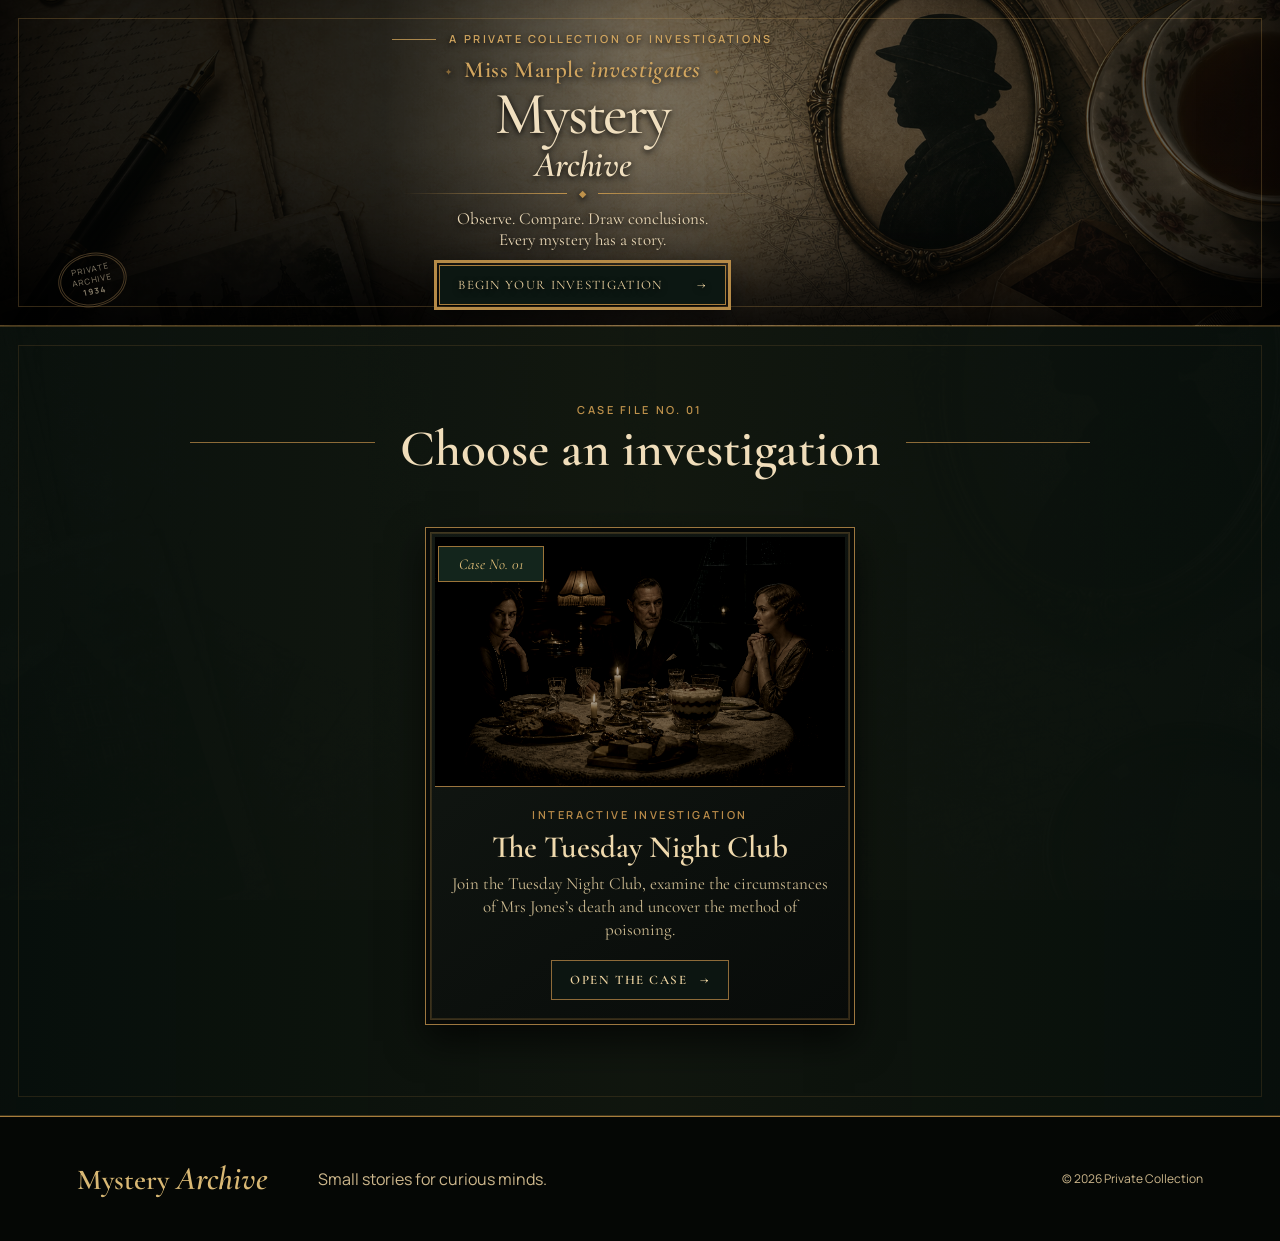
==== index.html @ bd39208b "Publish Miss Marple mystery game" ====
<!doctype html>
<html lang="en">
<head>
  <meta charset="UTF-8">
  <meta name="viewport" content="width=device-width, initial-scale=1">
  <meta name="theme-color" content="#e8dbc0">
  <title>The Mystery Archive — Game Collection</title>
  <link rel="preconnect" href="https://fonts.googleapis.com">
  <link rel="preconnect" href="https://fonts.gstatic.com" crossorigin>
  <link href="https://fonts.googleapis.com/css2?family=Cormorant+Garamond:ital,wght@0,500;0,600;1,600&family=Manrope:wght@400;500;600&display=swap" rel="stylesheet">
  <link rel="stylesheet" href="styles.css">
  <link rel="stylesheet" href="hero.css">
  <link rel="stylesheet" href="hero-compact.css">
  <link rel="stylesheet" href="header-compact.css">
  <link rel="stylesheet" href="collection-overrides.css">
  <link rel="stylesheet" href="noir-archive.css">
  <link rel="stylesheet" href="achievements.css">
</head>
<body>
  <main id="top">
    <section class="hero">
      <div class="hero-copy">
        <p class="eyebrow">A private collection of investigations</p>
        <p class="hero-english">Miss Marple <em>investigates</em></p>
        <h1>Mystery<br><em>Archive</em></h1>
        <div class="hero-flourish"><span></span><b>◆</b><span></span></div>
        <p class="lead">Observe. Compare. Draw conclusions.<br>Every mystery has a story.</p>
        <a class="primary-btn" href="#games">Begin your investigation <span>→</span></a>
      </div>
      <span class="hero-seal" aria-hidden="true">PRIVATE<br>ARCHIVE<br><b>1934</b></span>
    </section>

    <section class="games-section" id="games">
      <div class="section-title"><span></span><div><p>Three unsolved cases</p><h2>Choose an investigation</h2></div><span></span></div>
      <div class="game-grid">
        <a class="game-card game-card-link" href="./cases/tuesday-night-club/index.html" aria-label="Open The Tuesday Night Club case">
          <div class="case-tab">Case No. 01</div>
          <div class="card-image"><img src="assets/tuesday-night-supper.png" alt="Three guests gathered around a tense candlelit supper"><span class="duration">15–20 min.</span></div>
          <div class="card-copy"><p class="genre">Interactive investigation</p><h3>The Tuesday Night Club</h3><p>Join the Tuesday Night Club, examine the circumstances of Mrs Jones’s death and uncover the method of poisoning.</p><span class="card-cta">Open the case <span>→</span></span></div>
        </a>
        <article class="game-card featured" data-game="clues" tabindex="0">
          <div class="case-tab">Case No. 02</div><span class="pin">Recommended</span>
          <div class="card-image"><img src="assets/mirror.png" alt="A cracked mirror, pearls and a sealed letter"><span class="duration">2–4 min.</span></div>
          <div class="card-copy"><h3>The Idol House of Astarte</h3><p>Examine the crime scene and find the details hidden among ancient relics.</p><button type="button">Begin the case <span>→</span></button></div>
        </article>
        <article class="game-card" data-game="cipher" tabindex="0">
          <div class="case-tab">Case No. 03</div>
          <div class="card-image"><img src="assets/train.png" alt="A night train among mountains and mist"><span class="duration">3–6 min.</span></div>
          <div class="card-copy"><h3>Ingots of Gold</h3><p>Decipher the secret message and discover where the shipment of gold disappeared.</p><button type="button">Begin the case <span>→</span></button></div>
        </article>
      </div>
    </section>

    <section class="about" id="about"><span class="quote-mark">“</span><blockquote>The truth rarely lies on the surface.<br><em>But it always leaves a trace.</em></blockquote><p>— From a private detective’s notebook</p></section>
    <section class="archive-achievements" id="achievements" aria-labelledby="achievementsTitle" hidden>
      <h2 class="achievement-section-heading" id="achievementsTitle">ARCHIVE ACHIEVEMENTS</h2>
      <div class="achievement-list" id="achievementList"></div>
    </section>
  </main>

  <footer id="footer"><a class="brand" href="#top"><span>Mystery</span> <em>Archive</em></a><p>Small stories for curious minds.</p><p>© 2026 Private Collection</p></footer>

  <dialog class="game-modal" aria-labelledby="game-title">
    <button class="close-modal" type="button" aria-label="Close">×</button>
    <div class="modal-head"><p id="game-label">Case</p><h2 id="game-title">Game title</h2><p id="game-intro"></p></div>
    <div id="game-stage" class="game-stage"></div>
    <div class="game-status"><span id="game-progress"></span><button id="restart-game" type="button">Restart</button></div>
  </dialog>
  <dialog class="achievement-dialog" id="achievementDialog" aria-labelledby="achievementDialogTitle">
    <div class="achievement-dialog-inner" id="achievementDialogContent"></div>
  </dialog>
  <script src="achievements.js"></script>
  <script src="archive-achievements.js"></script>
  <script src="app.js"></script>
</body>
</html>
---- styles.css ----
:root{--ink:#28271f;--green:#203329;--gold:#a9864b;--paper:#e9dcc1;--paper-light:#f3e8cf;--line:#8b7858;--red:#704239}*{box-sizing:border-box}html{scroll-behavior:smooth}body{margin:0;color:var(--ink);font-family:Manrope,Arial,sans-serif;background-color:var(--paper);background-image:radial-gradient(circle at 10% 20%,#fff6dd66 0 1px,transparent 2px),radial-gradient(circle at 70% 40%,#6b4e2420 0 1px,transparent 2px),linear-gradient(90deg,#b89b6f13,#fff0 30%,#72542d12);background-size:19px 23px,27px 31px,100% 100%}body:before{content:"";position:fixed;inset:0;pointer-events:none;opacity:.28;mix-blend-mode:multiply;background:url("data:image/svg+xml,%3Csvg xmlns='http://www.w3.org/2000/svg' width='160' height='160'%3E%3Cfilter id='n'%3E%3CfeTurbulence type='fractalNoise' baseFrequency='.8' numOctaves='3' stitchTiles='stitch'/%3E%3C/filter%3E%3Crect width='100%25' height='100%25' filter='url(%23n)' opacity='.15'/%3E%3C/svg%3E")}.header{height:82px;display:flex;align-items:center;padding:0 clamp(24px,6vw,100px);border-bottom:1px solid #6b5b4138;background:#efe3cae8;backdrop-filter:blur(8px);position:relative;z-index:5}.brand{color:var(--ink);text-decoration:none;font-family:"Cormorant Garamond",serif;font-size:29px;font-weight:600;white-space:nowrap}.brand em{font-size:33px}.header nav{display:flex;gap:clamp(24px,5vw,70px);margin:auto}.header nav a{color:var(--ink);text-decoration:none;font-size:14px;transition:.2s}.header nav a:hover{color:var(--red)}.sound-toggle{border:1px solid #6e604a;border-radius:50%;width:40px;height:40px;background:transparent;font-size:18px;cursor:pointer}.sound-toggle.active{color:var(--paper);background:var(--green)}.hero{min-height:540px;padding:70px clamp(24px,9vw,150px);display:grid;grid-template-columns:1.25fr .75fr;align-items:center;overflow:hidden;position:relative;background:linear-gradient(90deg,#eadabd 52%,transparent),radial-gradient(ellipse at 80% 45%,#a7916d66,transparent 46%)}.hero:after{content:"";position:absolute;width:610px;height:400px;right:-80px;top:40px;opacity:.22;background:repeating-radial-gradient(ellipse at center,#594832 0 1px,transparent 2px 17px);transform:rotate(-8deg)}.hero-copy{max-width:730px;position:relative;z-index:2}.eyebrow,.genre,.section-title p,.modal-head>p{text-transform:uppercase;letter-spacing:.23em;font-size:11px;font-weight:600;color:#6b4a2c}.eyebrow:before{content:"";display:inline-block;width:44px;border-top:1px solid var(--gold);margin:0 13px 3px 0}.hero h1{font-family:"Cormorant Garamond",serif;font-weight:500;font-size:clamp(58px,7vw,104px);line-height:.78;margin:34px 0}.hero h1 em{font-weight:600;font-size:.7em}.lead{font-family:"Cormorant Garamond",serif;font-size:22px;max-width:530px;line-height:1.4}.primary-btn{display:inline-flex;gap:35px;align-items:center;margin-top:20px;padding:16px 22px;color:#f3e8cf;background:var(--green);border:1px solid #c2a469;outline:3px solid var(--green);outline-offset:2px;text-decoration:none;text-transform:uppercase;letter-spacing:.1em;font-family:"Cormorant Garamond",serif;font-size:15px;transition:.25s}.primary-btn:hover{transform:translateY(-3px);box-shadow:0 8px 20px #27352a42}.hero-art{position:relative;z-index:2;display:grid;place-items:center}.portrait{width:230px;height:290px;border:9px double #6b5432;border-radius:50%;background:linear-gradient(#d2bb8e,#b49b6e);box-shadow:0 8px 18px #33281955;display:grid;place-items:center;transform:rotate(3deg)}.silhouette{font-size:190px;line-height:1;filter:brightness(.22);transform:rotate(-2deg)}.stamp{position:absolute;right:4%;bottom:-50px;border:3px double #795f3b;border-radius:50%;padding:13px 17px;text-align:center;font:11px/1.4 Manrope;letter-spacing:.15em;transform:rotate(-12deg);opacity:.65}.games-section{padding:75px clamp(24px,6vw,96px) 90px}.section-title{display:flex;align-items:center;gap:25px;text-align:center;max-width:900px;margin:0 auto 45px}.section-title>span{height:1px;background:var(--line);flex:1;position:relative}.section-title h2{font:600 clamp(32px,4vw,52px)/1 "Cormorant Garamond",serif;margin:7px 0}.section-title p{margin:0}.game-grid{max-width:1280px;margin:auto;display:grid;grid-template-columns:repeat(3,1fr);gap:28px}.game-card{background:#eddfc4;padding:12px;border:1px solid #927b58;border-radius:3px;box-shadow:0 7px 13px #58472e2d;position:relative;cursor:pointer;transition:transform .3s,box-shadow .3s}.game-card:hover,.game-card:focus-visible{transform:translateY(-9px) rotate(.3deg);box-shadow:0 18px 32px #58472e3f;outline:none}.card-image{height:250px;position:relative;overflow:hidden;background:#39443b}.card-image img{width:100%;height:100%;object-fit:cover;filter:sepia(.18) saturate(.8);transition:transform .6s}.game-card:hover img{transform:scale(1.04)}.case-tab{position:absolute;z-index:2;top:24px;left:12px;background:var(--green);color:#d8bd7f;padding:8px 20px;font:italic 15px "Cormorant Garamond",serif;clip-path:polygon(0 0,100% 0,86% 100%,0 100%)}.duration{position:absolute;bottom:10px;right:10px;background:#202c25db;color:#eee0c4;padding:5px 9px;font-size:10px;letter-spacing:.08em}.pin{position:absolute;right:-7px;top:-12px;z-index:3;background:var(--red);color:#f4e6ca;padding:7px 13px;font-size:10px;letter-spacing:.1em;text-transform:uppercase;transform:rotate(4deg);box-shadow:0 3px 4px #39291f55}.card-copy{text-align:center;padding:20px 14px 15px}.card-copy .genre{margin:0}.card-copy h3{font:600 31px/1.05 "Cormorant Garamond",serif;margin:9px 0}.card-copy>p:not(.genre){font:17px/1.35 "Cormorant Garamond",serif;min-height:46px;margin:0 auto 18px;color:#514936}.card-copy button{border:0;border-top:1px solid #9d8766;padding:13px 25px 0;background:transparent;font:600 13px "Cormorant Garamond",serif;text-transform:uppercase;letter-spacing:.12em;cursor:pointer;color:var(--ink)}.card-copy button span{margin-left:8px}.about{text-align:center;padding:70px 20px 85px;border-top:1px solid #9d87666b;position:relative}.quote-mark{font:100px/0 "Cormorant Garamond",serif;color:#987643}.about blockquote{margin:15px 0;font:500 clamp(27px,3vw,42px)/1.25 "Cormorant Garamond",serif}.about p{font:italic 15px "Cormorant Garamond",serif;color:#6d604d}footer{display:flex;align-items:center;gap:50px;padding:35px clamp(24px,6vw,100px);background:#213028;color:#e6d8bb}footer .brand{color:#e6d8bb}footer p:last-child{margin-left:auto;font-size:12px}.game-modal{width:min(760px,calc(100% - 28px));border:1px solid #6d5a3b;padding:0;background:var(--paper-light);color:var(--ink);box-shadow:0 25px 80px #171a16aa}.game-modal::backdrop{background:#111710d9;backdrop-filter:blur(4px)}.close-modal{position:absolute;right:13px;top:8px;border:0;background:none;font:34px "Cormorant Garamond";cursor:pointer}.modal-head{text-align:center;padding:33px 50px 20px;border-bottom:1px solid #9d876680}.modal-head h2{font:600 37px "Cormorant Garamond",serif;margin:5px}.modal-head p{margin:5px auto;max-width:510px}.game-stage{min-height:310px;padding:28px;display:grid;place-items:center}.game-status{border-top:1px solid #9d876680;padding:15px 25px;display:flex;justify-content:space-between}.game-status button,.cipher-submit{background:var(--green);color:#efe1c4;border:0;padding:9px 15px;cursor:pointer}.memory-grid{display:grid;grid-template-columns:repeat(4,78px);gap:10px}.memory-card{height:78px;border:1px solid #88704c;background:#294033;color:transparent;font-size:28px;cursor:pointer;transition:.2s}.memory-card.open,.memory-card.matched{background:#e4d2ae;color:#29362d;transform:rotateY(180deg)}.clue-room{position:relative;width:min(100%,560px);aspect-ratio:16/8;background:url('assets/mirror.png') center/cover;border:5px solid #6d5538;overflow:hidden}.clue{position:absolute;width:38px;height:38px;border:0;background:transparent;border-radius:50%;cursor:pointer}.clue:hover{outline:2px dashed #d5b56c}.clue.found{background:#d4b15b66;outline:2px solid #f2d188}.clue:nth-child(1){left:9%;bottom:6%}.clue:nth-child(2){right:16%;bottom:20%}.clue:nth-child(3){left:46%;top:18%}.clue:nth-child(4){right:7%;top:28%}.cipher-box{text-align:center;max-width:550px}.cipher-code{font:600 28px/1.7 "Cormorant Garamond",serif;letter-spacing:.12em;border:1px dashed #866f4c;padding:17px;margin:10px}.cipher-key{font-size:12px;letter-spacing:.14em;color:#6b5c45}.cipher-box input{width:100%;padding:13px;margin:18px 0 10px;border:1px solid #8d7858;background:#fffaf0;font:18px "Cormorant Garamond"}.result{text-align:center;font:600 27px "Cormorant Garamond",serif}.result b{display:block;font-size:55px;color:#6c5534}@media(max-width:900px){.header nav{display:none}.sound-toggle{margin-left:auto}.hero{grid-template-columns:1fr;min-height:auto;padding-top:55px}.hero-art{display:none}.game-grid{grid-template-columns:1fr;max-width:560px}.card-image{height:auto;aspect-ratio:16/9}footer{flex-wrap:wrap;gap:12px 30px}footer p:last-child{margin-left:0}}@media(max-width:480px){.header{height:68px}.hero h1{font-size:55px}.hero{padding:48px 22px 60px}.games-section{padding-inline:14px}.section-title>span{display:none}.memory-grid{grid-template-columns:repeat(4,62px)}.memory-card{height:62px}.modal-head{padding-inline:30px}.game-stage{padding:18px}footer{display:block}}
---- hero.css ----
/* Cinematic archive hero */
.hero{min-height:650px;padding:64px clamp(24px,10vw,180px);display:flex;align-items:center;overflow:hidden;position:relative;background-image:linear-gradient(90deg,#ead9b236 0 42%,transparent 60%),url('assets/hero-v2.png');background-position:center;background-size:cover;border-bottom:1px solid #79613c;box-shadow:inset 0 -18px 35px #3d2b1424}.hero:before{content:"";position:absolute;inset:0;background:linear-gradient(90deg,#f0dfbd28,transparent 64%),linear-gradient(0deg,#49341a24,transparent 22%);pointer-events:none}.hero:after{content:"";position:absolute;inset:18px;width:auto;height:auto;right:18px;top:18px;opacity:1;border:1px solid #806a463b;background:none;transform:none;pointer-events:none}.hero-copy{width:min(600px,48vw);max-width:none;margin-left:8%;text-align:center;position:relative;z-index:2;text-shadow:0 1px #f5e6c7}.hero h1{font-family:"Cormorant Garamond",serif;font-weight:500;font-size:clamp(65px,7vw,112px);line-height:.69;margin:30px 0 24px;letter-spacing:-.035em}.hero h1 em{font-weight:600;font-size:.6em;letter-spacing:-.01em}.hero-flourish{display:flex;align-items:center;justify-content:center;gap:12px;color:#72562f;margin:10px auto 18px;max-width:360px}.hero-flourish span{height:1px;flex:1;background:linear-gradient(90deg,transparent,#80633a)}.hero-flourish span:last-child{background:linear-gradient(90deg,#80633a,transparent)}.hero-flourish b{font-size:9px}.hero .lead{font-size:21px;max-width:540px;margin-inline:auto;line-height:1.42}.hero .primary-btn{box-shadow:0 5px 14px #1f271e3e}.hero-seal{position:absolute;left:4.5%;bottom:32px;border:3px double #795f3b;border-radius:50%;padding:12px 15px;text-align:center;font:10px/1.35 Manrope;letter-spacing:.14em;transform:rotate(-12deg);opacity:.58;z-index:2}
.hero-english{margin:18px 0 0;font:600 clamp(23px,2.2vw,36px)/1 "Cormorant Garamond",serif;letter-spacing:.025em;color:#30291e}.hero-english em{font-size:1.08em;font-weight:600}.hero-english:before,.hero-english:after{content:"✦";display:inline-block;margin:0 12px;color:#8a6a38;font-size:8px;vertical-align:middle}
@media(max-width:900px){.hero{min-height:610px;padding:55px 24px;background-position:58% center}.hero-copy{width:min(570px,72vw);margin-left:1%;padding:30px 24px;background:#ead9b9c9;box-shadow:0 0 38px 30px #ead9b9aa}.hero-seal{display:none}}
@media(max-width:480px){.hero{min-height:620px;padding:48px 15px 60px;background-position:64% center}.hero-copy{width:100%;margin:0;padding:30px 12px;background:#ead9badf;box-shadow:0 0 28px 18px #ead9bad1}.hero h1{font-size:58px}.hero h1 em{font-size:.58em}.eyebrow{font-size:9px}.hero .lead{font-size:19px}}
---- hero-compact.css ----
/* Half-height illustrated cover on the main page. */
.hero {
  min-height: 325px;
  padding-block: 20px;
}

.hero-copy {
  width: min(520px, 48vw);
}

.hero h1 {
  margin: 10px 0 8px;
  font-size: clamp(40px, 4.7vw, 68px);
  line-height: .72;
}

.hero-english {
  margin-top: 7px;
  font-size: clamp(18px, 1.8vw, 27px);
}

.hero-flourish {
  margin-block: 6px 8px;
}

.hero .lead {
  margin-block: 7px;
  font-size: 17px;
  line-height: 1.25;
}

.hero .primary-btn {
  margin-top: 8px;
  padding: 11px 18px;
  font-size: 13px;
}

.hero-seal {
  bottom: 18px;
  padding: 8px 11px;
  font-size: 8px;
}

@media (max-width: 900px) {
  .hero {
    min-height: 340px;
    padding-block: 20px;
  }

  .hero-copy {
    padding-block: 18px;
  }
}

@media (max-width: 480px) {
  .hero {
    min-height: 360px;
    padding-block: 18px 24px;
  }

  .hero-copy {
    padding-block: 16px;
  }

  .hero h1 {
    font-size: 43px;
  }
}
---- header-compact.css ----
.header {
  height: 48px;
  padding-inline: clamp(18px, 4vw, 64px);
}

.header .brand {
  font-size: 21px;
}

.header .brand em {
  font-size: 24px;
}

.header nav {
  gap: clamp(18px, 3.5vw, 48px);
}

.header nav a {
  font-size: 12px;
}

.header .sound-toggle {
  width: 31px;
  height: 31px;
  font-size: 14px;
}

@media (max-width: 480px) {
  .header {
    height: 44px;
    padding-inline: 16px;
  }

  .header .brand {
    font-size: 19px;
  }

  .header .brand em {
    font-size: 21px;
  }

  .header .sound-toggle {
    width: 29px;
    height: 29px;
    font-size: 13px;
  }
}
---- collection-overrides.css ----
.game-card-link{display:block;color:inherit;text-decoration:none}
.card-cta{display:inline-block;border-top:1px solid #9d8766;padding:13px 25px 0;font:600 13px "Cormorant Garamond",serif;text-transform:uppercase;letter-spacing:.12em;color:var(--ink)}
.card-cta span{margin-left:8px}
.game-grid.single-case-grid{grid-template-columns:minmax(280px,430px);justify-content:center}
.game-card-link .duration{display:none}
---- noir-archive.css ----
:root{--noir:#080b09;--noir-green:#0d1813;--noir-panel:#111813;--brass:#b78a45;--brass-soft:#d5b477;--ivory:#ead8b6}
body{color:var(--ivory);background:#070a08;background-image:linear-gradient(#050705e8,#0c100ce8),url('assets/hero-v2.png');background-size:cover;background-position:center;background-attachment:fixed}
body:before{opacity:.18;mix-blend-mode:screen}
.header{border-bottom:1px solid #b78a4554;background:#050806ed;box-shadow:0 8px 30px #0009}
.header .brand,.header nav a{color:#dec08a}.header nav a:hover{color:#fff0c9}.header nav a:first-child{padding-bottom:7px;border-bottom:1px solid #c89a50}
.header .sound-toggle{border-color:#a67d3d;color:#d8b778}
.hero{border-bottom:1px solid #b78a4566;background-image:linear-gradient(90deg,#050806c7 0 30%,#05080672 50%,#050806b0),url('assets/hero-v2.png');box-shadow:inset 0 -40px 70px #000b}
.hero:before{background:linear-gradient(90deg,#0008,transparent 60%),linear-gradient(0deg,#0009,transparent 55%)}
.hero:after{border-color:#c1944e45}
.hero-copy{margin-left:19%;color:#ead8b6;text-shadow:0 2px 6px #000}.hero .eyebrow,.hero-english{color:#d1a55f}.hero h1{color:#f0dfbf}.hero-flourish{color:#bd914b}.hero-flourish span{background:linear-gradient(90deg,transparent,#bd914b)}.hero-flourish span:last-child{background:linear-gradient(90deg,#bd914b,transparent)}
.hero .primary-btn,.card-cta,.card-copy button{border-color:#a77d3c;color:#edd3a0}.hero .primary-btn{background:#0c1712;outline-color:#b58a47;box-shadow:0 8px 25px #000b}
.games-section{position:relative;background:linear-gradient(90deg,#08100cdb,#11170fef 50%,#08100cdb);border-block:1px solid #a77d3c52}.games-section:before{content:"";position:absolute;inset:18px;border:1px solid #a77d3c2e;pointer-events:none}
.section-title{position:relative;z-index:1}.section-title h2{color:#f0ddba}.section-title p{color:#bd914b}.section-title>span{background:#8d6b38}
.game-grid{position:relative;z-index:1;gap:22px}.game-card{padding:9px;border:1px solid #9d773f;background:linear-gradient(145deg,#131914,#080b09);color:#ead8b6;border-radius:0;box-shadow:0 16px 35px #000a,inset 0 0 0 4px #070907,inset 0 0 0 5px #9c773b55}.game-card:before{content:"";position:absolute;inset:5px;border:1px solid #a47b3d3d;pointer-events:none}.game-card:hover,.game-card:focus-visible{box-shadow:0 24px 44px #000,inset 0 0 0 4px #070907,inset 0 0 0 5px #c69a505f}.card-image{border-bottom:1px solid #9b753f}.card-image img{filter:sepia(.28) saturate(.68) brightness(.62) contrast(1.15)}.game-card:hover img{filter:sepia(.18) saturate(.8) brightness(.76) contrast(1.12)}.case-tab{top:18px;background:#13251c;color:#dfbd78;border:1px solid #9b7439;clip-path:none}.featured .case-tab{background:#351d1c}.pin{background:#643a31;color:#e9cf9e}.duration{background:#08100ce8;color:#dcb878;border:1px solid #967039}.card-copy h3{color:#efd9ad}.card-copy>p:not(.genre){color:#cbb990}.genre{color:#b98b49}.card-cta,.card-copy button{display:inline-block;border-top:0;border:1px solid #8e6b39;padding:11px 18px;background:#0c1511}.about{border-color:#9b74394a;background:#070a08;color:#ead8b6}.about blockquote{color:#e6cfa5}.about p{color:#a78b60}.quote-mark{color:#b88943}footer{border-top:1px solid #a77d3c;background:#050705;color:#cdb78c}footer .brand{color:#d9b874}
.game-modal{border-color:#a77d3c;background:#15160f;color:#ead8b6}.modal-head,.game-status{border-color:#9e773f}.game-stage{background:#d7c29a;color:#251e16}.close-modal{color:#d9b874}
@media(max-width:900px){.hero-copy{margin-left:0;background:#080b09c7;box-shadow:0 0 35px 28px #080b09b8}.game-grid{gap:18px}}
---- achievements.css ----
.archive-achievements[hidden]{display:none}.archive-achievements{position:relative;padding:34px clamp(20px,6vw,80px) 42px;border-block:1px solid #a77d3c52;background:linear-gradient(90deg,#070b08,#11160f 50%,#070b08);color:#ead8b6}.archive-achievements:before{content:"";position:absolute;inset:14px;border:1px solid #b78a452d;pointer-events:none}.achievement-section-heading{position:relative;margin:0 0 22px;text-align:center;color:#d7b36f;font:600 12px Manrope,sans-serif;letter-spacing:.2em}.achievement-list{position:relative;display:flex;justify-content:center}.achievement-card{display:grid;grid-template-columns:92px 1fr;gap:18px;align-items:center;width:min(540px,100%);padding:13px 18px;border:1px solid #9a733d;background:linear-gradient(145deg,#151b15,#080b09);color:#ead8b6;text-align:left;box-shadow:0 13px 28px #0009,inset 0 0 0 4px #070907,inset 0 0 0 5px #9c773b52;cursor:pointer}.achievement-card:hover,.achievement-card:focus-visible{outline:2px solid #c69a50;outline-offset:3px;transform:translateY(-2px)}.achievement-badge-wrap{position:relative;display:grid;place-items:center;aspect-ratio:1;border:1px solid #ad8548;border-radius:50%;overflow:hidden;background:#14281f}.achievement-badge{display:block;width:100%;height:100%;object-fit:cover}.achievement-css-medallion{display:none;width:68px;height:68px;place-items:center;border:5px double #c39a55;border-radius:50%;background:#173027;color:#e7c582;font:600 22px "Cormorant Garamond",serif}.achievement-card h3{margin:0;color:#eddaaF;font:600 25px/1 "Cormorant Garamond",serif;text-transform:uppercase;letter-spacing:.055em}.achievement-card em{display:block;margin-top:5px;color:#c9aa75;font:italic 17px "Cormorant Garamond",serif}.achievement-card p{margin:7px 0 0;color:#ae956e;font:600 9px Manrope,sans-serif;letter-spacing:.13em;text-transform:uppercase}.achievement-dialog{width:min(620px,calc(100% - 30px));padding:0;border:1px solid #aa8145;background:#101711;color:#ead8b6;box-shadow:0 22px 60px #000}.achievement-dialog::backdrop{background:#020403d9}.achievement-dialog-inner{position:relative;padding:28px;text-align:center;box-shadow:inset 0 0 0 7px #09100c,inset 0 0 0 8px #a47b3d66}.achievement-dialog-badge{display:block;width:180px;aspect-ratio:1;margin:0 auto 17px;border:1px solid #a87d42;border-radius:50%;object-fit:cover}.achievement-dialog .achievement-eyebrow{color:#b98b49;font:600 9px Manrope,sans-serif;letter-spacing:.2em}.achievement-dialog h2{margin:7px 0 3px;color:#efd9ad;font:600 37px/1 "Cormorant Garamond",serif;text-transform:uppercase}.achievement-dialog h3{margin:0;color:#c9aa75;font:italic 21px "Cormorant Garamond",serif}.achievement-dialog p{max-width:460px;margin:17px auto;color:#d6c198;font:17px/1.4 "Cormorant Garamond",serif}.achievement-dialog-actions{display:flex;justify-content:center;gap:10px}.achievement-dialog a,.achievement-dialog button{padding:10px 15px;border:1px solid #9b743d;background:#152a20;color:#ebcc91;font:600 10px Manrope,sans-serif;letter-spacing:.12em;text-decoration:none;text-transform:uppercase}.achievement-dialog button{background:transparent;cursor:pointer}.achievement-unlock{position:fixed;z-index:100;right:22px;bottom:104px;display:grid;grid-template-columns:76px 1fr auto;gap:14px;align-items:center;width:min(510px,calc(100% - 30px));padding:14px;border:1px solid #b08749;background:linear-gradient(145deg,#f0dfbc,#caaa76);color:#241b13;box-shadow:0 16px 40px #000b,inset 0 0 0 5px #e8d3a9,inset 0 0 0 6px #79572e;animation:achievement-arrive .65s ease both}.achievement-unlock img{width:76px;aspect-ratio:1;border:1px solid #8a6537;border-radius:50%;object-fit:cover}.achievement-unlock-copy span{display:block;color:#704139;font:600 8px Manrope,sans-serif;letter-spacing:.18em}.achievement-unlock-copy strong{display:block;margin-top:4px;font:600 24px/1 "Cormorant Garamond",serif;text-transform:uppercase}.achievement-unlock-copy em{display:block;margin-top:3px;font:italic 15px "Cormorant Garamond",serif}.achievement-unlock-copy p{margin:5px 0 0;font:15px/1.25 "Cormorant Garamond",serif}.achievement-unlock-close{align-self:start;width:28px;height:28px;border:1px solid #795a36;border-radius:50%;background:transparent;color:#4a3222;cursor:pointer}.achievement-unlock.leaving{animation:achievement-leave .3s ease forwards}@keyframes achievement-arrive{from{opacity:0;transform:translateY(18px) scale(.98)}to{opacity:1;transform:none}}@keyframes achievement-leave{to{opacity:0;transform:translateY(12px)}}@media(max-width:600px){.achievement-card{grid-template-columns:70px 1fr}.achievement-card h3{font-size:20px}.achievement-unlock{right:15px;bottom:92px;grid-template-columns:58px 1fr auto}.achievement-unlock img{width:58px}.achievement-unlock-copy strong{font-size:19px}.achievement-unlock-copy p{display:none}.achievement-dialog-actions{flex-direction:column}}@media(prefers-reduced-motion:reduce){.achievement-card,.achievement-unlock{animation:none;transition:none}.achievement-card:hover{transform:none}}
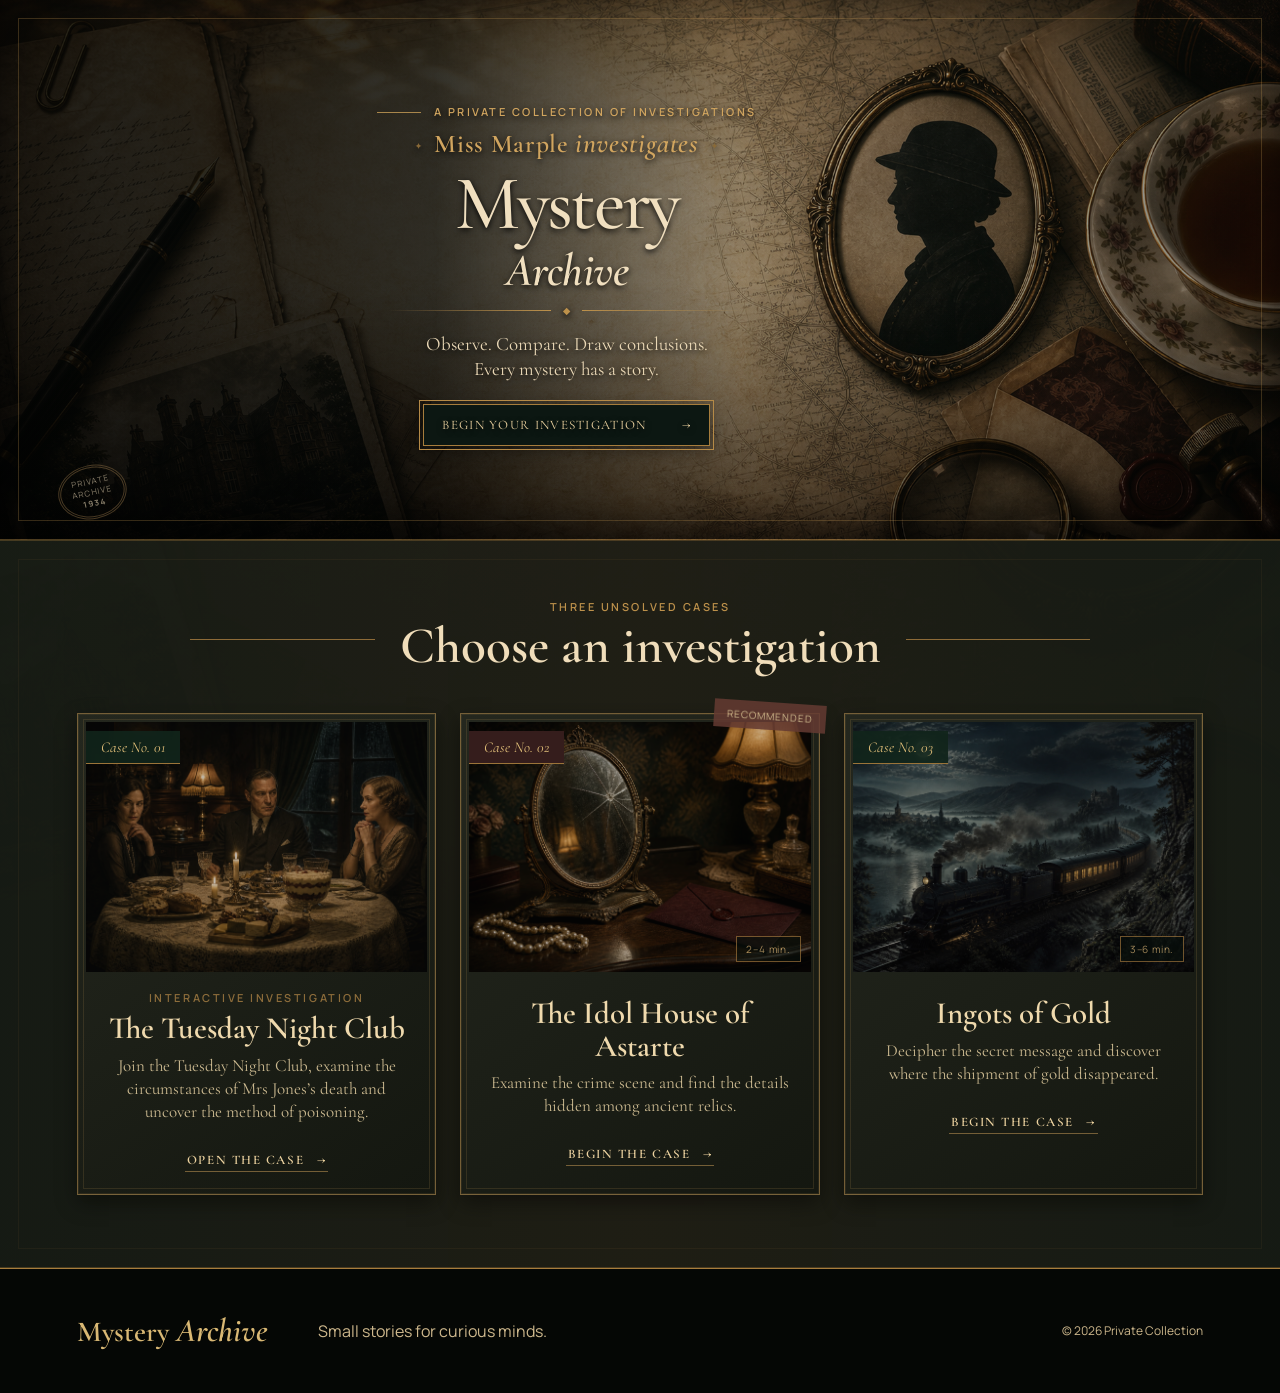
==== commit 8484f166: "Polish archive and investigation visuals" ====
--- a/index.html
+++ b/index.html
@@ -15,6 +15,7 @@
   <link rel="stylesheet" href="collection-overrides.css">
   <link rel="stylesheet" href="noir-archive.css">
   <link rel="stylesheet" href="achievements.css">
+  <link rel="stylesheet" href="archive-polish.css">
 </head>
 <body>
   <main id="top">
--- a/hero-compact.css
+++ b/hero-compact.css
@@ -1,68 +1,30 @@
-/* Half-height illustrated cover on the main page. */
+/* Editorial illustrated cover: compact enough to reveal the collection. */
 .hero {
-  min-height: 325px;
-  padding-block: 20px;
+  min-height: 540px;
+  padding-block: 40px;
 }
 
-.hero-copy {
-  width: min(520px, 48vw);
+.hero-copy { width: min(570px, 48vw); }
+
+.hero h1 {
+  margin: 18px 0 14px;
+  font-size: clamp(58px, 6vw, 94px);
+  line-height: .74;
 }
 
-.hero h1 {
-  margin: 10px 0 8px;
-  font-size: clamp(40px, 4.7vw, 68px);
-  line-height: .72;
-}
-
-.hero-english {
-  margin-top: 7px;
-  font-size: clamp(18px, 1.8vw, 27px);
-}
-
-.hero-flourish {
-  margin-block: 6px 8px;
-}
-
-.hero .lead {
-  margin-block: 7px;
-  font-size: 17px;
-  line-height: 1.25;
-}
-
-.hero .primary-btn {
-  margin-top: 8px;
-  padding: 11px 18px;
-  font-size: 13px;
-}
-
-.hero-seal {
-  bottom: 18px;
-  padding: 8px 11px;
-  font-size: 8px;
-}
+.hero-english { margin-top: 10px; font-size: clamp(20px, 2vw, 30px); }
+.hero-flourish { margin-block: 10px 14px; }
+.hero .lead { margin-block: 10px; font-size: 19px; line-height: 1.35; }
+.hero .primary-btn { margin-top: 12px; padding: 12px 18px; font-size: 13px; }
+.hero-seal { bottom: 20px; padding: 8px 11px; font-size: 8px; }
 
 @media (max-width: 900px) {
-  .hero {
-    min-height: 340px;
-    padding-block: 20px;
-  }
-
-  .hero-copy {
-    padding-block: 18px;
-  }
+  .hero { min-height: 500px; padding-block: 32px; }
+  .hero-copy { padding: 24px 22px; }
 }
 
 @media (max-width: 480px) {
-  .hero {
-    min-height: 360px;
-    padding-block: 18px 24px;
-  }
-
-  .hero-copy {
-    padding-block: 16px;
-  }
-
-  .hero h1 {
-    font-size: 43px;
-  }
+  .hero { min-height: 470px; padding-block: 28px 34px; }
+  .hero-copy { padding: 22px 14px; }
+  .hero h1 { font-size: clamp(48px, 15vw, 60px); }
 }
--- a/archive-polish.css
+++ b/archive-polish.css
@@ -0,0 +1,55 @@
+/* Final archive polish. This file only resolves presentation after the legacy themes. */
+:root {
+  --archive-paper: #e8d9bb;
+  --archive-paper-light: #f3e7cd;
+  --archive-paper-dark: #cfb98f;
+  --archive-ink: #29251d;
+  --archive-green: #182b22;
+  --archive-burgundy: #704239;
+  --archive-gold: #a9864b;
+  --archive-line: rgba(92, 70, 43, .42);
+  --archive-shadow-soft: 0 6px 18px rgba(38, 27, 16, .16);
+  --archive-shadow-paper: 0 3px 10px rgba(38, 27, 16, .18);
+  --archive-motion: 180ms ease;
+}
+
+body { background-color:#181711; background-image:linear-gradient(rgba(18,19,14,.82),rgba(24,22,16,.88)),url('assets/hero-v2.png'); }
+body::before { opacity:.09; }
+.hero { background-image:linear-gradient(90deg,rgba(6,9,7,.76) 0 34%,rgba(6,9,7,.30) 58%,rgba(6,9,7,.48)),url('assets/hero-v2.png'); box-shadow:inset 0 -18px 36px rgba(0,0,0,.48); }
+.hero::before { background:linear-gradient(90deg,rgba(0,0,0,.42),transparent 62%),linear-gradient(0deg,rgba(0,0,0,.46),transparent 48%); }
+.hero-copy { margin-left:15%; }
+.hero .primary-btn { outline-width:1px; outline-offset:3px; box-shadow:0 5px 16px rgba(0,0,0,.42); transition:transform var(--archive-motion),background var(--archive-motion); }
+.hero .primary-btn:hover { transform:translateY(-2px); }
+
+.games-section { padding-block:58px 72px; background:linear-gradient(90deg,rgba(22,27,20,.93),rgba(31,30,21,.95) 50%,rgba(22,27,20,.93)); }
+.games-section::before { opacity:.42; }
+.section-title { margin-bottom:34px; }
+.game-grid { gap:24px; }
+.game-card { padding:8px; border-color:rgba(169,134,75,.64); background:linear-gradient(145deg,#24271e,#141710); box-shadow:0 8px 20px rgba(0,0,0,.42),inset 0 0 0 1px rgba(169,134,75,.13); transition:transform var(--archive-motion),box-shadow var(--archive-motion); }
+.game-card::before { inset:5px; border-color:rgba(169,134,75,.19); }
+.game-card:hover,.game-card:focus-visible { transform:translateY(-4px); box-shadow:0 13px 26px rgba(0,0,0,.58),inset 0 0 0 1px rgba(196,154,80,.22); }
+.card-image { border:0; }
+.card-image img { filter:saturate(.88) contrast(.97) brightness(.82); }
+.game-card:hover img { filter:saturate(.94) contrast(.99) brightness(.88); transform:scale(1.018); }
+.case-tab { top:17px; left:8px; padding:7px 15px; border-width:0 0 1px; background:rgba(17,36,27,.92); }
+.pin { box-shadow:none; opacity:.86; }
+.duration,.genre { opacity:.72; }
+.card-copy { padding:18px 15px 14px; }
+.card-copy h3 { margin-block:7px 10px; }
+.card-cta,.card-copy button { padding:10px 2px 3px; border:0; border-bottom:1px solid rgba(169,134,75,.64); background:transparent; }
+
+.archive-achievements { padding-block:38px 48px; }
+.archive-achievements::before { opacity:.42; }
+.achievement-list { flex-wrap:wrap; gap:36px; align-items:flex-start; }
+.achievement-card { display:flex; flex-direction:column; gap:10px; width:180px; padding:0; border:0; background:transparent; box-shadow:none; text-align:center; transition:transform var(--archive-motion); }
+.achievement-card:hover,.achievement-card:focus-visible { transform:translateY(-3px); outline:0; }
+.achievement-badge-wrap { width:116px; margin-inline:auto; box-shadow:0 5px 16px rgba(0,0,0,.42); }
+.achievement-card h3 { font-size:21px; letter-spacing:.035em; }
+.achievement-card em { font-size:14px; }
+.achievement-card p { margin-top:4px; }
+:focus-visible { outline:2px solid var(--archive-gold); outline-offset:3px; }
+
+@media(max-width:900px){.hero-copy{margin-left:0;background:linear-gradient(90deg,rgba(7,11,8,.80),rgba(7,11,8,.46) 78%,transparent);box-shadow:none}}
+@media(max-width:560px){.achievement-card{width:150px}.achievement-badge-wrap{width:96px}}
+@media(max-width:480px){.hero{background-position:61% center}.hero-copy{background:radial-gradient(ellipse at 38% 50%,rgba(7,11,8,.88),rgba(7,11,8,.58) 64%,transparent);box-shadow:none}.games-section{padding-block:44px 54px}}
+@media(prefers-reduced-motion:reduce){*,*::before,*::after{animation-duration:.01ms!important;animation-iteration-count:1!important;transition-duration:.01ms!important;scroll-behavior:auto!important}}
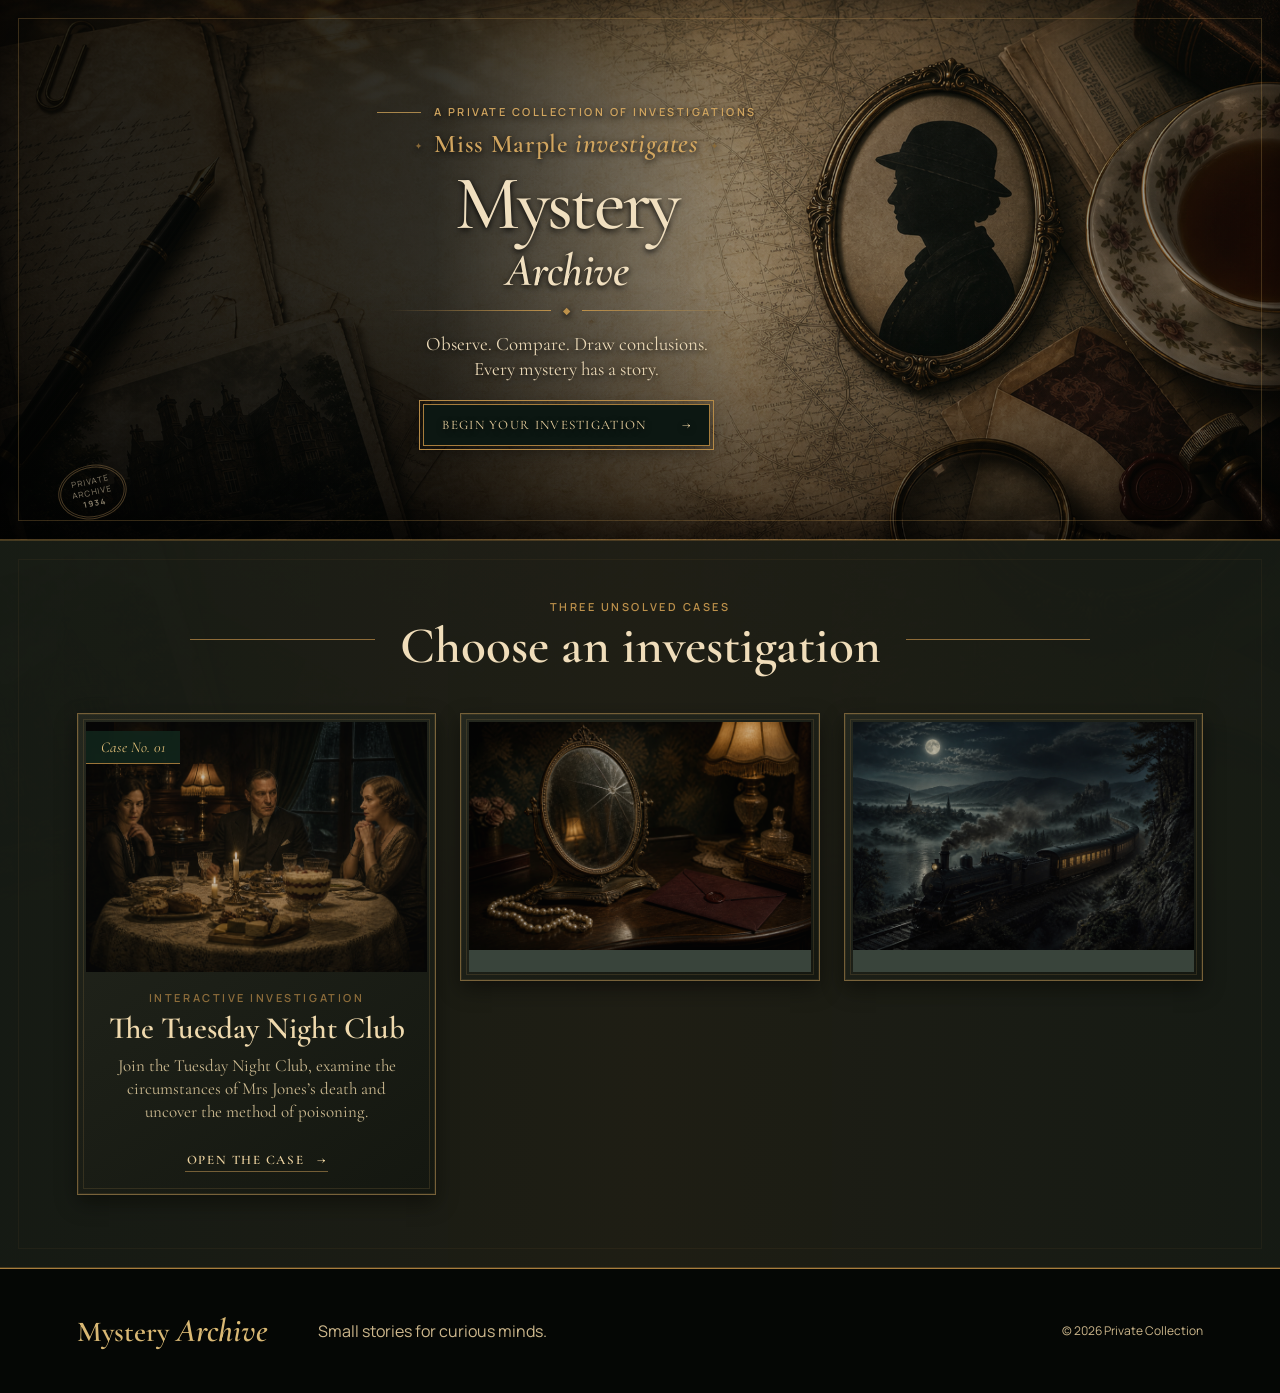
==== commit 59dfc5eb: "Simplify future case previews" ====
--- a/index.html
+++ b/index.html
@@ -39,15 +39,11 @@
           <div class="card-image"><img src="assets/tuesday-night-supper.png" alt="Three guests gathered around a tense candlelit supper"><span class="duration">15–20 min.</span></div>
           <div class="card-copy"><p class="genre">Interactive investigation</p><h3>The Tuesday Night Club</h3><p>Join the Tuesday Night Club, examine the circumstances of Mrs Jones’s death and uncover the method of poisoning.</p><span class="card-cta">Open the case <span>→</span></span></div>
         </a>
-        <article class="game-card featured" data-game="clues" tabindex="0">
-          <div class="case-tab">Case No. 02</div><span class="pin">Recommended</span>
-          <div class="card-image"><img src="assets/mirror.png" alt="A cracked mirror, pearls and a sealed letter"><span class="duration">2–4 min.</span></div>
-          <div class="card-copy"><h3>The Idol House of Astarte</h3><p>Examine the crime scene and find the details hidden among ancient relics.</p><button type="button">Begin the case <span>→</span></button></div>
+        <article class="game-card preview-window" aria-hidden="true">
+          <div class="card-image"><img src="assets/mirror.png" alt=""></div>
         </article>
-        <article class="game-card" data-game="cipher" tabindex="0">
-          <div class="case-tab">Case No. 03</div>
-          <div class="card-image"><img src="assets/train.png" alt="A night train among mountains and mist"><span class="duration">3–6 min.</span></div>
-          <div class="card-copy"><h3>Ingots of Gold</h3><p>Decipher the secret message and discover where the shipment of gold disappeared.</p><button type="button">Begin the case <span>→</span></button></div>
+        <article class="game-card preview-window" aria-hidden="true">
+          <div class="card-image"><img src="assets/train.png" alt=""></div>
         </article>
       </div>
     </section>
--- a/archive-polish.css
+++ b/archive-polish.css
@@ -37,6 +37,10 @@
 .card-copy { padding:18px 15px 14px; }
 .card-copy h3 { margin-block:7px 10px; }
 .card-cta,.card-copy button { padding:10px 2px 3px; border:0; border-bottom:1px solid rgba(169,134,75,.64); background:transparent; }
+.preview-window { align-self:start; cursor:default; }
+.preview-window .card-image { height:100%; min-height:250px; }
+.preview-window:hover { transform:none; box-shadow:0 8px 20px rgba(0,0,0,.42),inset 0 0 0 1px rgba(169,134,75,.13); }
+.preview-window:hover img { transform:none; filter:saturate(.88) contrast(.97) brightness(.82); }
 
 .archive-achievements { padding-block:38px 48px; }
 .archive-achievements::before { opacity:.42; }
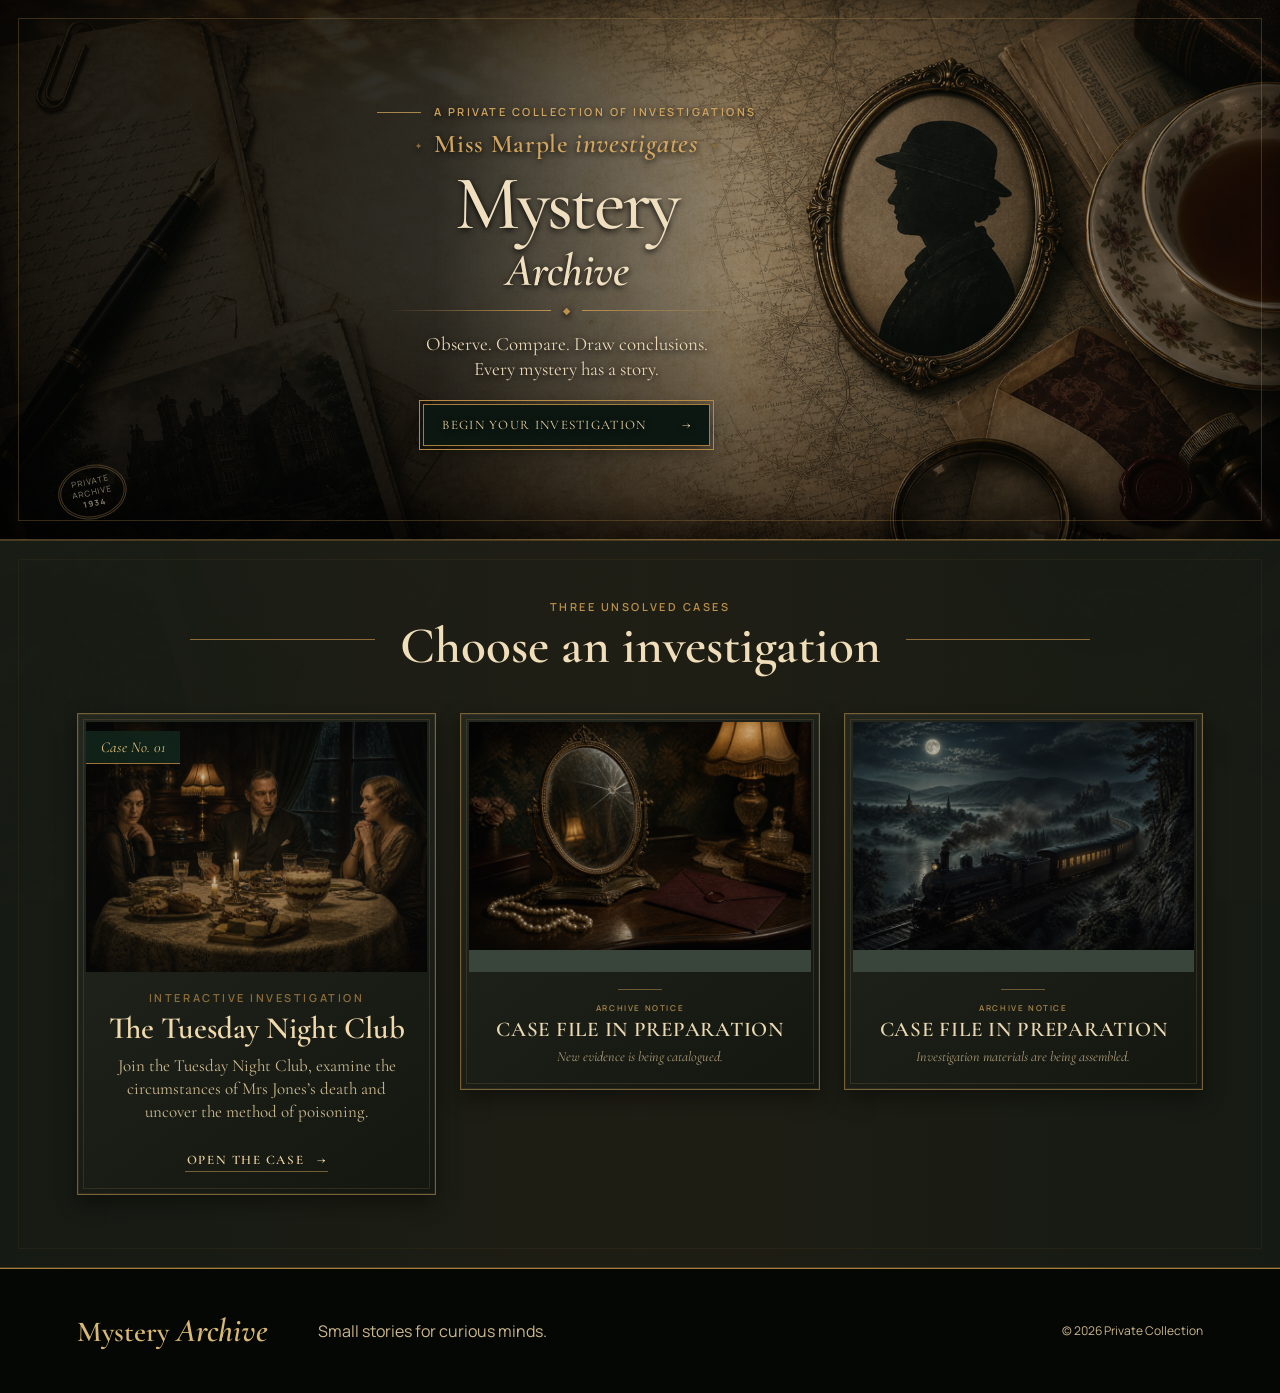
==== commit ea9adf26: "Simplify the verdict and label upcoming cases" ====
--- a/index.html
+++ b/index.html
@@ -32,18 +32,20 @@
     </section>
 
     <section class="games-section" id="games">
-      <div class="section-title"><span></span><div><p>Three unsolved cases</p><h2>Choose an investigation</h2></div><span></span></div>
+      <div class="section-title"><span></span><div><p>One open case · two in preparation</p><h2>Choose an investigation</h2></div><span></span></div>
       <div class="game-grid">
         <a class="game-card game-card-link" href="./cases/tuesday-night-club/index.html" aria-label="Open The Tuesday Night Club case">
           <div class="case-tab">Case No. 01</div>
           <div class="card-image"><img src="assets/tuesday-night-supper.png" alt="Three guests gathered around a tense candlelit supper"><span class="duration">15–20 min.</span></div>
           <div class="card-copy"><p class="genre">Interactive investigation</p><h3>The Tuesday Night Club</h3><p>Join the Tuesday Night Club, examine the circumstances of Mrs Jones’s death and uncover the method of poisoning.</p><span class="card-cta">Open the case <span>→</span></span></div>
         </a>
-        <article class="game-card preview-window" aria-hidden="true">
+        <article class="game-card preview-window">
           <div class="card-image"><img src="assets/mirror.png" alt=""></div>
+          <div class="preview-status"><span>ARCHIVE NOTICE</span><strong>Case file in preparation</strong><p>New evidence is being catalogued.</p></div>
         </article>
-        <article class="game-card preview-window" aria-hidden="true">
+        <article class="game-card preview-window">
           <div class="card-image"><img src="assets/train.png" alt=""></div>
+          <div class="preview-status"><span>ARCHIVE NOTICE</span><strong>Case file in preparation</strong><p>Investigation materials are being assembled.</p></div>
         </article>
       </div>
     </section>
--- a/archive-polish.css
+++ b/archive-polish.css
@@ -41,6 +41,11 @@
 .preview-window .card-image { height:100%; min-height:250px; }
 .preview-window:hover { transform:none; box-shadow:0 8px 20px rgba(0,0,0,.42),inset 0 0 0 1px rgba(169,134,75,.13); }
 .preview-window:hover img { transform:none; filter:saturate(.88) contrast(.97) brightness(.82); }
+.preview-status { position:relative; padding:17px 15px 15px; text-align:center; color:#d8c49b; }
+.preview-status::before { content:""; display:block; width:44px; margin:0 auto 12px; border-top:1px solid rgba(169,134,75,.58); }
+.preview-status span { display:block; color:#a9864b; font:600 8px Manrope,sans-serif; letter-spacing:.2em; }
+.preview-status strong { display:block; margin-top:6px; color:#ead8b3; font:600 21px/1.05 "Cormorant Garamond",serif; text-transform:uppercase; letter-spacing:.035em; }
+.preview-status p { margin:7px 0 0; color:#ad9b78; font:italic 14px/1.25 "Cormorant Garamond",serif; }
 
 .archive-achievements { padding-block:38px 48px; }
 .archive-achievements::before { opacity:.42; }
